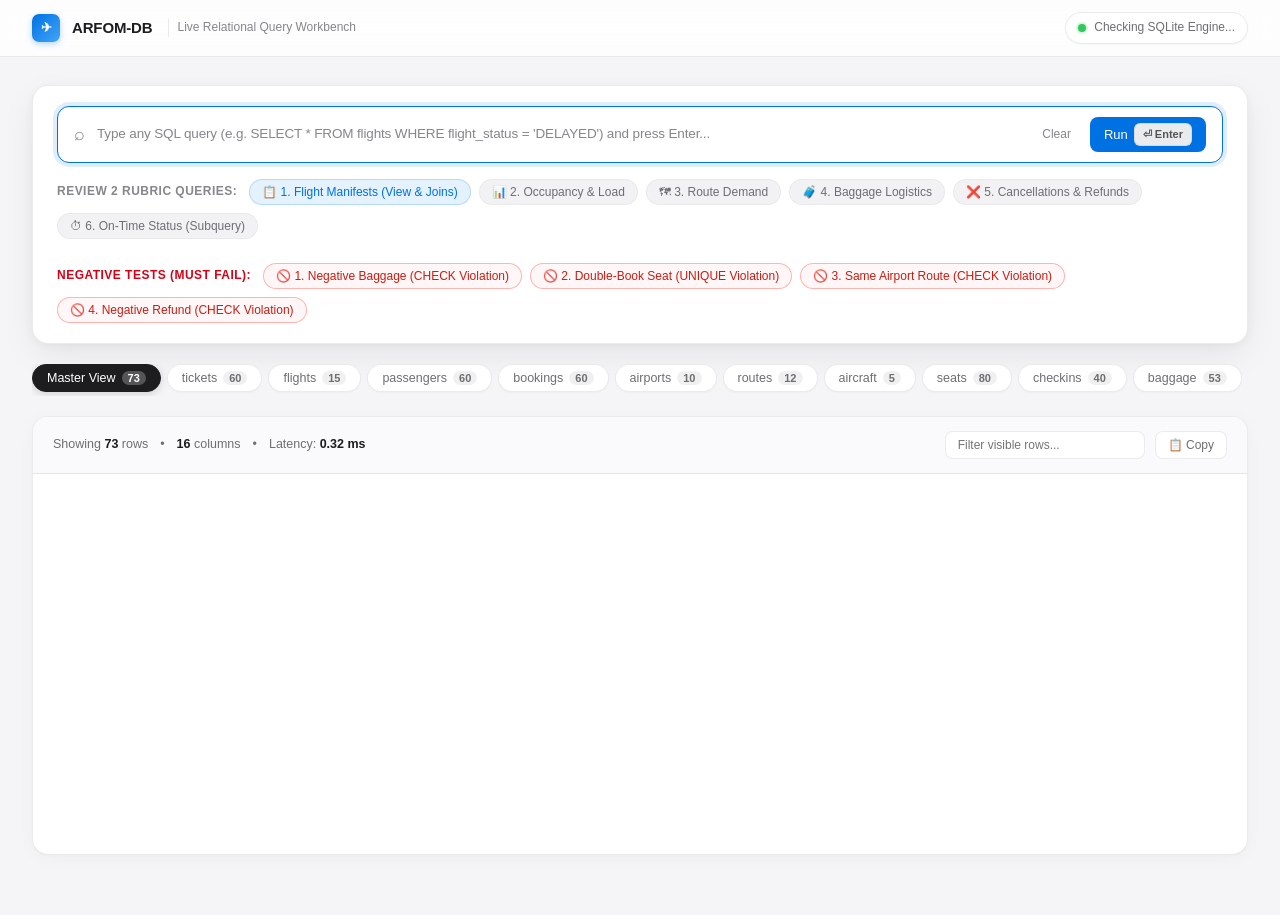
==== workbench/index.html @ 237ee2e7 "feat: complete ARFOM-DB course project submission (Review 1, 2, 3, & Report)" ====
<!DOCTYPE html>
<html lang="en">
<head>
  <meta charset="UTF-8">
  <meta name="viewport" content="width=device-width, initial-scale=1.0">
  <title>ARFOM-DB | Live Relational Query Workbench</title>
  <style>
    :root {
      --bg-page: #F5F5F7;
      --bg-surface: #FFFFFF;
      --bg-subtle: #FBFBFD;
      --bg-hover: #F0F0F3;
      --border-light: rgba(0, 0, 0, 0.08);
      --border-subtle: rgba(0, 0, 0, 0.04);
      --border-focus: #0071E3;
      --text-primary: #1D1D1F;
      --text-secondary: #6E6E73;
      --text-muted: #86868B;
      --accent-blue: #0071E3;
      --accent-blue-hover: #0077ED;
      --shadow-sm: 0 1px 2px rgba(0, 0, 0, 0.03);
      --shadow-card: 0 4px 20px -2px rgba(0, 0, 0, 0.04), 0 1px 3px rgba(0, 0, 0, 0.02);
      --shadow-spotlight: 0 12px 36px -4px rgba(0, 0, 0, 0.08), 0 2px 8px rgba(0, 0, 0, 0.04);
      --font-system: -apple-system, BlinkMacSystemFont, "SF Pro Display", "SF Pro Text", "Helvetica Neue", Helvetica, Arial, sans-serif;
      --font-mono: ui-monospace, "SF Mono", Menlo, Monaco, Consolas, "Liberation Mono", monospace;
    }

    * {
      box-sizing: border-box;
      margin: 0;
      padding: 0;
      -webkit-font-smoothing: antialiased;
      -moz-osx-font-smoothing: grayscale;
    }

    body {
      font-family: var(--font-system);
      background-color: var(--bg-page);
      color: var(--text-primary);
      min-height: 100vh;
      display: flex;
      flex-direction: column;
      line-height: 1.47059;
    }

    /* Glassmorphic Apple Navigation Bar */
    header {
      position: sticky;
      top: 0;
      z-index: 100;
      background: rgba(255, 255, 255, 0.82);
      backdrop-filter: saturate(180%) blur(20px);
      -webkit-backdrop-filter: saturate(180%) blur(20px);
      border-bottom: 1px solid var(--border-light);
      padding: 12px 32px;
      display: flex;
      align-items: center;
      justify-content: space-between;
    }

    .brand {
      display: flex;
      align-items: center;
      gap: 12px;
    }

    .brand-logo {
      width: 28px;
      height: 28px;
      border-radius: 7px;
      background: linear-gradient(135deg, #0071E3, #42A5F5);
      display: flex;
      align-items: center;
      justify-content: center;
      color: #fff;
      font-weight: 700;
      font-size: 13px;
      box-shadow: 0 2px 6px rgba(0, 113, 227, 0.3);
    }

    .brand-title {
      font-size: 15px;
      font-weight: 600;
      letter-spacing: -0.01em;
      color: var(--text-primary);
    }

    .brand-subtitle {
      font-size: 12px;
      color: var(--text-muted);
      font-weight: 400;
      margin-left: 4px;
      padding-left: 8px;
      border-left: 1px solid var(--border-light);
    }

    .engine-status-pill {
      display: flex;
      align-items: center;
      gap: 8px;
      padding: 6px 12px;
      border-radius: 20px;
      background: #FFFFFF;
      border: 1px solid var(--border-light);
      box-shadow: var(--shadow-sm);
      font-size: 12px;
      font-weight: 500;
      color: var(--text-secondary);
    }

    .status-dot {
      width: 8px;
      height: 8px;
      border-radius: 50%;
      background: #34C759;
      box-shadow: 0 0 0 2px rgba(52, 199, 89, 0.2);
    }

    .status-dot.offline {
      background: #FF9500;
      box-shadow: 0 0 0 2px rgba(255, 149, 0, 0.2);
    }

    /* Main Container */
    main {
      flex: 1;
      max-width: 1440px;
      width: 100%;
      margin: 0 auto;
      padding: 28px 32px 60px;
      display: flex;
      flex-direction: column;
      gap: 20px;
    }

    /* Spotlight Query Section */
    .spotlight-card {
      background: var(--bg-surface);
      border-radius: 16px;
      border: 1px solid var(--border-light);
      box-shadow: var(--shadow-spotlight);
      padding: 20px 24px;
      display: flex;
      flex-direction: column;
      gap: 16px;
      transition: all 0.2s ease;
    }

    .spotlight-bar {
      display: flex;
      align-items: center;
      gap: 12px;
      background: #F9F9FB;
      border: 1.5px solid var(--border-light);
      border-radius: 12px;
      padding: 10px 16px;
      transition: border-color 0.2s, box-shadow 0.2s, background-color 0.2s;
    }

    .spotlight-bar:focus-within {
      background: #FFFFFF;
      border-color: var(--accent-blue);
      box-shadow: 0 0 0 4px rgba(0, 113, 227, 0.12);
    }

    .spotlight-icon {
      color: var(--text-muted);
      font-size: 18px;
      user-select: none;
    }

    .spotlight-input {
      flex: 1;
      border: none;
      outline: none;
      background: transparent;
      font-family: var(--font-mono);
      font-size: 14.5px;
      color: var(--text-primary);
      letter-spacing: -0.01em;
    }

    .spotlight-input::placeholder {
      font-family: var(--font-system);
      color: var(--text-muted);
      font-size: 13.5px;
    }

    .spotlight-actions {
      display: flex;
      align-items: center;
      gap: 8px;
    }

    .key-badge {
      display: inline-flex;
      align-items: center;
      gap: 4px;
      background: #EAEBED;
      color: #555558;
      font-size: 11px;
      font-weight: 600;
      padding: 4px 8px;
      border-radius: 6px;
      border: 1px solid rgba(0, 0, 0, 0.08);
      user-select: none;
    }

    .btn-run {
      background: var(--accent-blue);
      color: #FFFFFF;
      border: none;
      outline: none;
      font-family: var(--font-system);
      font-size: 13px;
      font-weight: 500;
      padding: 6px 14px;
      border-radius: 8px;
      cursor: pointer;
      transition: background 0.15s, transform 0.1s;
      display: flex;
      align-items: center;
      gap: 6px;
    }

    .btn-run:hover {
      background: var(--accent-blue-hover);
    }

    .btn-run:active {
      transform: scale(0.98);
    }

    .btn-clear {
      background: transparent;
      border: 1px solid transparent;
      color: var(--text-muted);
      font-size: 12px;
      padding: 6px 10px;
      border-radius: 6px;
      cursor: pointer;
      transition: color 0.15s, background 0.15s;
    }

    .btn-clear:hover {
      color: var(--text-primary);
      background: #EAEBED;
    }

    /* Teacher Suggestions Chips */
    .chips-container {
      display: flex;
      align-items: center;
      gap: 8px;
      flex-wrap: wrap;
    }

    .chips-label {
      font-size: 12px;
      font-weight: 600;
      color: var(--text-muted);
      text-transform: uppercase;
      letter-spacing: 0.04em;
      margin-right: 4px;
    }

    .chip-btn {
      background: #F2F2F5;
      border: 1px solid var(--border-subtle);
      border-radius: 20px;
      padding: 5px 12px;
      font-size: 12px;
      color: var(--text-secondary);
      cursor: pointer;
      transition: all 0.15s ease;
      white-space: nowrap;
      user-select: none;
    }

    .chip-btn:hover {
      background: #E5E5EA;
      color: var(--text-primary);
      border-color: var(--border-light);
      transform: translateY(-1px);
    }

    .chip-btn.highlight {
      background: #E3F2FD;
      color: #0071E3;
      border-color: rgba(0, 113, 227, 0.2);
      font-weight: 500;
    }

    /* Table Segmented Tabs */
    .tabs-bar {
      display: flex;
      align-items: center;
      gap: 6px;
      overflow-x: auto;
      padding-bottom: 4px;
      scrollbar-width: none;
    }

    .tabs-bar::-webkit-scrollbar {
      display: none;
    }

    .tab-pill {
      background: var(--bg-surface);
      border: 1px solid var(--border-light);
      border-radius: 20px;
      padding: 6px 14px;
      font-size: 12.5px;
      font-weight: 500;
      color: var(--text-secondary);
      cursor: pointer;
      transition: all 0.15s ease;
      display: flex;
      align-items: center;
      gap: 6px;
      white-space: nowrap;
      box-shadow: var(--shadow-sm);
    }

    .tab-pill:hover {
      background: #F9F9FA;
      color: var(--text-primary);
    }

    .tab-pill.active {
      background: var(--text-primary);
      color: #FFFFFF;
      border-color: var(--text-primary);
      box-shadow: 0 2px 8px rgba(0, 0, 0, 0.15);
    }

    .tab-count {
      font-size: 11px;
      background: rgba(0, 0, 0, 0.06);
      padding: 1px 6px;
      border-radius: 10px;
      font-weight: 600;
    }

    .tab-pill.active .tab-count {
      background: rgba(255, 255, 255, 0.25);
      color: #FFFFFF;
    }

    /* Main Table Container Card */
    .table-card {
      background: var(--bg-surface);
      border-radius: 16px;
      border: 1px solid var(--border-light);
      box-shadow: var(--shadow-card);
      overflow: hidden;
      display: flex;
      flex-direction: column;
    }

    .table-toolbar {
      padding: 14px 20px;
      border-bottom: 1px solid var(--border-light);
      display: flex;
      align-items: center;
      justify-content: space-between;
      gap: 16px;
      background: #FAFAFC;
    }

    .meta-stat {
      font-size: 12.5px;
      color: var(--text-secondary);
      font-weight: 500;
      display: flex;
      align-items: center;
      gap: 12px;
    }

    .meta-stat strong {
      color: var(--text-primary);
      font-weight: 600;
    }

    .toolbar-tools {
      display: flex;
      align-items: center;
      gap: 10px;
    }

    .filter-input {
      background: #FFFFFF;
      border: 1px solid var(--border-light);
      border-radius: 8px;
      padding: 6px 12px;
      font-size: 12px;
      color: var(--text-primary);
      outline: none;
      width: 200px;
      transition: border-color 0.15s, box-shadow 0.15s;
    }

    .filter-input:focus {
      border-color: var(--accent-blue);
      box-shadow: 0 0 0 3px rgba(0, 113, 227, 0.1);
    }

    .btn-secondary {
      background: #FFFFFF;
      border: 1px solid var(--border-light);
      border-radius: 8px;
      padding: 6px 12px;
      font-size: 12px;
      font-weight: 500;
      color: var(--text-secondary);
      cursor: pointer;
      transition: all 0.15s ease;
      display: flex;
      align-items: center;
      gap: 6px;
    }

    .btn-secondary:hover {
      background: #F2F2F5;
      color: var(--text-primary);
    }

    /* Table Scroll View */
    .table-scroll {
      overflow-x: auto;
      max-height: calc(100vh - 360px);
      min-height: 380px;
    }

    table {
      width: 100%;
      border-collapse: collapse;
      text-align: left;
      font-size: 13px;
      white-space: nowrap;
    }

    thead th {
      position: sticky;
      top: 0;
      background: #FAFAFC;
      z-index: 10;
      padding: 10px 16px;
      font-size: 11.5px;
      font-weight: 600;
      color: var(--text-secondary);
      text-transform: uppercase;
      letter-spacing: 0.03em;
      border-bottom: 1px solid var(--border-light);
      cursor: pointer;
      user-select: none;
      transition: background 0.1s;
    }

    thead th:hover {
      background: #F0F0F3;
      color: var(--text-primary);
    }

    tbody tr {
      border-bottom: 1px solid var(--border-subtle);
      transition: background 0.1s ease;
    }

    tbody tr:hover {
      background: #F7F7FA;
    }

    tbody tr:last-child {
      border-bottom: none;
    }

    tbody td {
      padding: 10px 16px;
      color: var(--text-primary);
      font-variant-numeric: tabular-nums;
    }

    /* Status Pills */
    .badge {
      display: inline-flex;
      align-items: center;
      padding: 3px 8px;
      border-radius: 6px;
      font-size: 11px;
      font-weight: 600;
      letter-spacing: 0.02em;
    }

    .badge-green { background: #E8F5E9; color: #2E7D32; }
    .badge-blue { background: #E1F5FE; color: #0288D1; }
    .badge-amber { background: #FFF8E1; color: #F57F17; }
    .badge-red { background: #FFEBEE; color: #C62828; }
    .badge-purple { background: #F3E5F5; color: #7B1FA2; }
    .badge-gray { background: #ECEFF1; color: #455A64; }

    /* Currency formatting */
    .currency {
      font-family: var(--font-mono);
      font-weight: 500;
      color: #0F5132;
    }

    /* Error Alert */
    .error-banner {
      display: none;
      background: #FEF2F2;
      border: 1px solid #FCA5A5;
      border-radius: 12px;
      padding: 14px 18px;
      color: #991B1B;
      font-size: 13px;
      display: flex;
      align-items: flex-start;
      gap: 12px;
    }

    .error-icon {
      font-size: 16px;
      margin-top: 1px;
    }

    .error-content strong {
      display: block;
      font-weight: 600;
      margin-bottom: 2px;
    }

    .error-content code {
      font-family: var(--font-mono);
      font-size: 12px;
      background: rgba(0, 0, 0, 0.04);
      padding: 2px 6px;
      border-radius: 4px;
    }

    /* Empty state */
    .empty-state {
      padding: 80px 20px;
      text-align: center;
      color: var(--text-muted);
      display: flex;
      flex-direction: column;
      align-items: center;
      gap: 10px;
    }

    .empty-icon {
      font-size: 32px;
      opacity: 0.6;
    }

    .empty-title {
      font-size: 16px;
      font-weight: 500;
      color: var(--text-secondary);
    }

    /* Responsive */
    @media (max-width: 768px) {
      header { padding: 12px 16px; }
      main { padding: 16px 16px 40px; }
      .table-toolbar { flex-direction: column; align-items: stretch; }
      .filter-input { width: 100%; }
    }
  </style>
</head>
<body>

  <!-- Apple Minimalist Glass Header -->
  <header>
    <div class="brand">
      <div class="brand-logo">✈</div>
      <div class="brand-title">ARFOM-DB</div>
      <div class="brand-subtitle">Live Relational Query Workbench</div>
    </div>
    <div class="engine-status-pill" id="engineStatusPill">
      <div class="status-dot" id="engineDot"></div>
      <span id="engineStatusText">Checking SQLite Engine...</span>
    </div>
  </header>

  <!-- Main Canvas -->
  <main>

    <!-- Spotlight Query Card -->
    <section class="spotlight-card">
      <div class="spotlight-bar">
        <span class="spotlight-icon">⌕</span>
        <input 
          type="text" 
          id="sqlInput" 
          class="spotlight-input" 
          placeholder="Type any SQL query (e.g. SELECT * FROM flights WHERE flight_status = 'DELAYED') and press Enter..."
          autocomplete="off"
          spellcheck="false"
          autofocus
        />
        <div class="spotlight-actions">
          <button class="btn-clear" id="btnClear" title="Clear input">Clear</button>
          <button class="btn-run" id="btnRun">
            <span>Run</span>
            <span class="key-badge">⏎ Enter</span>
          </button>
        </div>
      </div>

      <!-- Quick Teacher Viva Chips: Exact Review 2 Rubric Reports -->
      <div class="chips-container">
        <span class="chips-label">Review 2 Rubric Queries:</span>
        <button class="chip-btn highlight" onclick="runPresetQuery('SELECT * FROM view_master_manifest LIMIT 50;')">📋 1. Flight Manifests (View &amp; Joins)</button>
        <button class="chip-btn" onclick="runPresetQuery('SELECT f.flight_id, f.flight_number, a.model, a.total_capacity, COUNT(t.ticket_id) AS confirmed_passengers, ROUND((COUNT(t.ticket_id) * 100.0 / a.total_capacity), 1) || \'%\' AS occupancy_rate, CASE WHEN (COUNT(t.ticket_id) * 1.0 / a.total_capacity) >= 0.80 THEN \'OPTIMAL\' WHEN (COUNT(t.ticket_id) * 1.0 / a.total_capacity) >= 0.50 THEN \'MODERATE\' ELSE \'LOW_YIELD\' END AS efficiency FROM flights f JOIN aircraft a ON f.aircraft_id = a.aircraft_id LEFT JOIN tickets t ON f.flight_id = t.flight_id AND t.ticket_status != \'CANCELLED\' GROUP BY f.flight_id;')">📊 2. Occupancy &amp; Load</button>
        <button class="chip-btn" onclick="runPresetQuery('SELECT r.route_id, r.origin_airport || \' -> \' || r.dest_airport AS corridor, r.distance_km, COUNT(DISTINCT f.flight_id) AS flights_count, COUNT(t.ticket_id) AS total_passengers, COALESCE(SUM(t.fare_amount), 0) AS total_revenue, ROUND(AVG(t.fare_amount), 2) AS avg_ticket_price FROM routes r LEFT JOIN flights f ON r.route_id = f.route_id LEFT JOIN tickets t ON f.flight_id = t.flight_id AND t.ticket_status != \'CANCELLED\' GROUP BY r.route_id ORDER BY total_revenue DESC;')">🗺 3. Route Demand</button>
        <button class="chip-btn" onclick="runPresetQuery('SELECT f.flight_number, r.origin_airport || \' -> \' || r.dest_airport AS route, COUNT(b.baggage_id) AS total_bags, ROUND(SUM(b.weight_kg), 1) AS total_weight_kg, ROUND(AVG(b.weight_kg), 1) AS avg_bag_weight, SUM(b.excess_fee) AS total_excess_fees FROM flights f JOIN routes r ON f.route_id = r.route_id JOIN tickets t ON f.flight_id = t.flight_id JOIN checkins c ON t.ticket_id = c.ticket_id JOIN baggage b ON c.checkin_id = b.checkin_id GROUP BY f.flight_id ORDER BY total_weight_kg DESC;')">🧳 4. Baggage Logistics</button>
        <button class="chip-btn" onclick="runPresetQuery('SELECT COUNT(c.cancellation_id) AS total_cancelled, SUM(t.fare_amount) AS gross_fare, SUM(c.refund_amount) AS total_refunded, SUM(t.fare_amount - c.refund_amount) AS net_retained_penalty, ROUND(SUM(c.refund_amount) * 100.0 / SUM(t.fare_amount), 1) || \'%\' AS refund_ratio FROM cancellations c JOIN tickets t ON c.ticket_id = t.ticket_id;')">❌ 5. Cancellations &amp; Refunds</button>
        <button class="chip-btn" onclick="runPresetQuery('SELECT flight_status, COUNT(*) AS count, ROUND(COUNT(*) * 100.0 / (SELECT COUNT(*) FROM flights), 1) || \'%\' AS percentage FROM flights GROUP BY flight_status ORDER BY count DESC;')">⏱ 6. On-Time Status (Subquery)</button>
      </div>

      <!-- Constraint Violation Tests (Watch them Fail Live) -->
      <div class="chips-container" style="margin-top: 8px;">
        <span class="chips-label" style="color: #D70015; font-weight: 600;">Negative Tests (Must Fail):</span>
        <button class="chip-btn" style="border-color: rgba(255,59,48,0.35); color: #C91D12; background: rgba(255,59,48,0.04);" onclick="runPresetQuery('INSERT INTO baggage (baggage_id, checkin_id, weight_kg, excess_fee) VALUES (999, 1, -5.50, 0.00);')">🚫 1. Negative Baggage (CHECK Violation)</button>
        <button class="chip-btn" style="border-color: rgba(255,59,48,0.35); color: #C91D12; background: rgba(255,59,48,0.04);" onclick="runPresetQuery('INSERT INTO tickets (ticket_id, booking_id, flight_id, seat_id, fare_amount, ticket_status) VALUES (999, 2, 101, 1, 8500.00, \'ISSUED\');')">🚫 2. Double-Book Seat (UNIQUE Violation)</button>
        <button class="chip-btn" style="border-color: rgba(255,59,48,0.35); color: #C91D12; background: rgba(255,59,48,0.04);" onclick="runPresetQuery('INSERT INTO routes (origin_airport, dest_airport, distance_km) VALUES (\'DEL\', \'DEL\', 500);')">🚫 3. Same Airport Route (CHECK Violation)</button>
        <button class="chip-btn" style="border-color: rgba(255,59,48,0.35); color: #C91D12; background: rgba(255,59,48,0.04);" onclick="runPresetQuery('INSERT INTO cancellations (cancellation_id, ticket_id, refund_amount) VALUES (999, 1, -500.00);')">🚫 4. Negative Refund (CHECK Violation)</button>
      </div>
    </section>

    <!-- Error Alert Box -->
    <div class="error-banner" id="errorBanner" style="display: none;">
      <span class="error-icon">⚠️</span>
      <div class="error-content">
        <strong>SQL Execution Error</strong>
        <span id="errorMessage">Error text</span>
      </div>
    </div>

    <!-- Segmented Table Navigator -->
    <nav class="tabs-bar" id="tabsBar">
      <button class="tab-pill active" onclick="loadTable('view_master_manifest')">Master View <span class="tab-count">73</span></button>
      <button class="tab-pill" onclick="loadTable('tickets')">tickets <span class="tab-count">60</span></button>
      <button class="tab-pill" onclick="loadTable('flights')">flights <span class="tab-count">15</span></button>
      <button class="tab-pill" onclick="loadTable('passengers')">passengers <span class="tab-count">60</span></button>
      <button class="tab-pill" onclick="loadTable('bookings')">bookings <span class="tab-count">60</span></button>
      <button class="tab-pill" onclick="loadTable('airports')">airports <span class="tab-count">10</span></button>
      <button class="tab-pill" onclick="loadTable('routes')">routes <span class="tab-count">12</span></button>
      <button class="tab-pill" onclick="loadTable('aircraft')">aircraft <span class="tab-count">5</span></button>
      <button class="tab-pill" onclick="loadTable('seats')">seats <span class="tab-count">80</span></button>
      <button class="tab-pill" onclick="loadTable('checkins')">checkins <span class="tab-count">40</span></button>
      <button class="tab-pill" onclick="loadTable('baggage')">baggage <span class="tab-count">53</span></button>
      <button class="tab-pill" onclick="loadTable('cancellations')">cancellations <span class="tab-count">7</span></button>
      <button class="tab-pill" onclick="loadTable('payments')">payments <span class="tab-count">60</span></button>
    </nav>

    <!-- Table Card Container -->
    <section class="table-card">
      <div class="table-toolbar">
        <div class="meta-stat" id="metaStat">
          <span>Showing <strong id="statRowCount">73</strong> rows</span>
          <span>•</span>
          <span><strong id="statColCount">16</strong> columns</span>
          <span>•</span>
          <span>Latency: <strong id="statTime">0.32 ms</strong></span>
        </div>
        <div class="toolbar-tools">
          <input type="text" id="filterInput" class="filter-input" placeholder="Filter visible rows..." oninput="filterCurrentTable()" />
          <button class="btn-secondary" onclick="copyTableAsTSV()" title="Copy as TSV to paste in Excel">
            <span>📋 Copy</span>
          </button>
        </div>
      </div>

      <!-- Scrollable Data Table -->
      <div class="table-scroll" id="tableScroll">
        <table id="dataTable">
          <thead id="tableHead"></thead>
          <tbody id="tableBody"></tbody>
        </table>
        <div class="empty-state" id="emptyState" style="display: none;">
          <div class="empty-icon">📂</div>
          <div class="empty-title">No records found matching query</div>
        </div>
      </div>
    </section>

  </main>

  <script src="data.js"></script>
  <script>
    // Embedded Data Cache for Standalone Fallback Execution
    const SERVER_URL = 'http://localhost:8000';
    let INITIAL_DB = window.INITIAL_DB || null;
    let SERVER_ONLINE = false;
    let queryHistory = [];
    let historyIndex = -1;
    let currentResult = { columns: [], rows: [] };
    let currentSort = { colIdx: -1, asc: true };

    // Check if Python Local Server is running with 350ms AbortController
    async function checkServerStatus() {
      const dot = document.getElementById('engineDot');
      const text = document.getElementById('engineStatusText');
      try {
        const controller = new AbortController();
        const timeoutId = setTimeout(() => controller.abort(), 350);
        const resp = await fetch(`${SERVER_URL}/api/status`, {
          method: 'GET',
          signal: controller.signal
        });
        clearTimeout(timeoutId);
        if (resp.ok) {
          const data = await resp.json();
          SERVER_ONLINE = true;
          dot.className = 'status-dot';
          text.textContent = 'SQLite Live Engine Connected (12 Tables · 60+ Rows)';
          return true;
        }
      } catch (e) {
        // Server not reachable or aborted
      }

      SERVER_ONLINE = false;
      dot.className = 'status-dot offline';
      text.textContent = 'Client In-Memory Store (Standalone Mode)';
      return false;
    }

    // Execute SQL (Server first, client fallback)
    async function executeSQL(sql) {
      hideError();
      const t0 = performance.now();
      const cleanSQL = sql.trim().replace(/;+\s*$/, '');

      if (!cleanSQL) return;

      // Add to query history
      if (queryHistory[queryHistory.length - 1] !== sql) {
        queryHistory.push(sql);
      }
      historyIndex = queryHistory.length;

      // 1. Try Server API if online
      if (SERVER_ONLINE) {
        try {
          const controller = new AbortController();
          const timeoutId = setTimeout(() => controller.abort(), 3000);
          const resp = await fetch(`${SERVER_URL}/api/query`, {
            method: 'POST',
            headers: { 'Content-Type': 'application/json' },
            body: JSON.stringify({ sql: sql }),
            signal: controller.signal
          });
          clearTimeout(timeoutId);
          const result = await resp.json();
          if (result.status === 'success') {
            renderTable(result.columns, result.rows, result.execution_time_ms);
            return;
          } else {
            showError(result.error);
            return;
          }
        } catch (err) {
          console.warn('Server error, trying fallback:', err);
        }
      }

      // 2. Client-Side Fallback Engine
      try {
        const result = clientSQLExecutor(cleanSQL);
        const elapsed = (performance.now() - t0).toFixed(2);
        renderTable(result.columns, result.rows, elapsed);
      } catch (err) {
        showError(err.message);
      }
    }

    // Client-side lightweight SQL evaluator
    function clientSQLExecutor(sql) {
      if (!INITIAL_DB) {
        throw new Error('Database data cache is loading. Please retry in 1 second.');
      }

      let clean = sql.trim().replace(/;+\s*$/, '');
      const lower = clean.toLowerCase();

      // Intercept INSERT statements for negative constraint test demonstrations
      if (lower.startsWith('insert into')) {
        if (lower.includes('baggage') && (lower.includes('-') || lower.includes('-5.5'))) {
          throw new Error('CHECK constraint failed: weight_kg >= 0.00 (Storage engine intercepted negative baggage weight)');
        }
        if (lower.includes('tickets') && lower.includes('101')) {
          throw new Error('UNIQUE constraint failed: tickets.flight_id, tickets.seat_id (Seat already reserved on this flight)');
        }
        if (lower.includes('routes') && lower.includes("'del'") && lower.split("'del'").length > 2) {
          throw new Error('CHECK constraint failed: origin_airport <> dest_airport (Origin and destination airports must be distinct)');
        }
        if (lower.includes('cancellations') && lower.includes('-')) {
          throw new Error('CHECK constraint failed: refund_amount >= 0.00 (Refund amount cannot be negative)');
        }
        throw new Error('Integrity Violation: Operation blocked by storage engine constraints.');
      }

      // Find table name
      const fromMatch = clean.match(/from\s+([a-zA-Z0-9_]+)/i);
      if (!fromMatch) {
        throw new Error('Query must contain FROM <table_name>. Available tables: ' + Object.keys(INITIAL_DB).join(', '));
      }

      const tableName = fromMatch[1];
      const tableData = INITIAL_DB[tableName];
      if (!tableData) {
        throw new Error(`Table '${tableName}' not found. Available tables: ` + Object.keys(INITIAL_DB).join(', '));
      }

      let cols = [...tableData.columns];
      let rows = tableData.rows.map(r => [...r]);

      // Check for COUNT(*)
      if (lower.startsWith('select count(*)')) {
        return { columns: ['count'], rows: [[rows.length]] };
      }

      // WHERE filtering
      const whereMatch = clean.match(/where\s+(.+?)(?:\s+order\s+by|\s+group\s+by|\s+limit|$)/i);
      if (whereMatch) {
        const clause = whereMatch[1].trim();
        rows = rows.filter(r => evaluateWhereClause(clause, cols, r));
      }

      // ORDER BY
      const orderMatch = clean.match(/order\s+by\s+([a-zA-Z0-9_.]+)(?:\s+(asc|desc))?/i);
      if (orderMatch) {
        const orderCol = orderMatch[1].replace(/^[a-z0-9_]+\./i, '');
        const isDesc = (orderMatch[2] || '').toLowerCase() === 'desc';
        const colIdx = cols.findIndex(c => c.toLowerCase() === orderCol.toLowerCase());
        if (colIdx !== -1) {
          rows.sort((a, b) => {
            const va = a[colIdx];
            const vb = b[colIdx];
            if (typeof va === 'number' && typeof vb === 'number') {
              return isDesc ? vb - va : va - vb;
            }
            return isDesc ? String(vb).localeCompare(String(va)) : String(va).localeCompare(String(vb));
          });
        }
      }

      // LIMIT
      const limitMatch = clean.match(/limit\s+(\d+)/i);
      if (limitMatch) {
        const lim = parseInt(limitMatch[1], 10);
        rows = rows.slice(0, lim);
      }

      // Column projection: SELECT col1, col2 FROM ...
      const selectMatch = clean.match(/select\s+(.+?)\s+from/i);
      if (selectMatch && selectMatch[1].trim() !== '*') {
        const reqCols = selectMatch[1].split(',').map(c => c.trim().replace(/^[a-z0-9_]+\./i, ''));
        const indices = reqCols.map(c => cols.findIndex(orig => orig.toLowerCase() === c.toLowerCase())).filter(idx => idx !== -1);
        if (indices.length > 0) {
          cols = indices.map(idx => cols[idx]);
          rows = rows.map(r => indices.map(idx => r[idx]));
        }
      }

      return { columns: cols, rows: rows };
    }

    // Evaluate WHERE clause expressions with AND support
    function evaluateWhereClause(clause, cols, row) {
      const subClauses = clause.split(/\s+and\s+/i);
      return subClauses.every(sub => {
        let m = sub.match(/([a-zA-Z0-9_.]+)\s*(=|!=|<>|>=|<=|>|<|like)\s*(.+)/i);
        if (!m) return true;

        const colName = m[1].replace(/^[a-z0-9_]+\./i, '').trim();
        const op = m[2].toLowerCase();
        let rawVal = m[3].trim().replace(/;+$/, '').replace(/^['\"]|['\"]$/g, '').trim();

        const colIdx = cols.findIndex(c => c.toLowerCase() === colName.toLowerCase());
        if (colIdx === -1) return true;

        const cellVal = row[colIdx];
        if (cellVal === null || cellVal === undefined) return false;

        if (op === '=' || op === '==') {
          return String(cellVal).toLowerCase() === rawVal.toLowerCase();
        } else if (op === '!=' || op === '<>') {
          return String(cellVal).toLowerCase() !== rawVal.toLowerCase();
        } else if (op === '>') {
          return Number(cellVal) > Number(rawVal);
        } else if (op === '<') {
          return Number(cellVal) < Number(rawVal);
        } else if (op === '>=') {
          return Number(cellVal) >= Number(rawVal);
        } else if (op === '<=') {
          return Number(cellVal) <= Number(rawVal);
        } else if (op === 'like') {
          const pattern = rawVal.replace(/%/g, '.*');
          return new RegExp('^' + pattern + '$', 'i').test(String(cellVal));
        }
        return true;
      });
    }

    // Render Table View with Apple Aesthetics
    function renderTable(columns, rows, timeMs) {
      currentResult = { columns, rows };
      document.getElementById('statRowCount').textContent = rows.length;
      document.getElementById('statColCount').textContent = columns.length;
      document.getElementById('statTime').textContent = `${timeMs} ms`;

      const thead = document.getElementById('tableHead');
      const tbody = document.getElementById('tableBody');
      const emptyState = document.getElementById('emptyState');

      thead.innerHTML = '';
      tbody.innerHTML = '';

      if (rows.length === 0) {
        emptyState.style.display = 'flex';
        return;
      }
      emptyState.style.display = 'none';

      // Build Headers
      const trHead = document.createElement('tr');
      columns.forEach((col, idx) => {
        const th = document.createElement('th');
        th.textContent = col;
        th.title = `Sort by ${col}`;
        th.onclick = () => sortTable(idx);
        trHead.appendChild(th);
      });
      thead.appendChild(trHead);

      // Build Rows
      const fragment = document.createDocumentFragment();
      rows.forEach(row => {
        const tr = document.createElement('tr');
        row.forEach((val, idx) => {
          const td = document.createElement('td');
          const colName = columns[idx].toLowerCase();

          if (val === null || val === undefined) {
            td.innerHTML = '<span style="color: #AEAEB2; font-style: italic;">NULL</span>';
          } else {
            const strVal = String(val);
            // Badge formatting
            if (['status', 'flight_status', 'ticket_status', 'booking_status', 'payment_status', 'seat_class', 'payment_method'].some(k => colName.includes(k))) {
              td.innerHTML = getStatusBadge(strVal);
            } else if (colName.includes('fare') || colName.includes('amount') || colName.includes('refund') || colName.includes('fee')) {
              td.className = 'currency';
              td.textContent = typeof val === 'number' ? `₹${val.toLocaleString('en-IN', { minimumFractionDigits: 2 })}` : `₹${val}`;
            } else {
              td.textContent = strVal;
            }
          }
          tr.appendChild(td);
        });
        fragment.appendChild(tr);
      });
      tbody.appendChild(fragment);
    }

    // Status Badges
    function getStatusBadge(val) {
      const u = val.toUpperCase();
      if (['CONFIRMED', 'CHECKED_IN', 'COMPLETED', 'SUCCESS', 'BOARDED'].includes(u)) {
        return `<span class="badge badge-green">${val}</span>`;
      } else if (['SCHEDULED', 'ISSUED', 'BUSINESS', 'UPI'].includes(u)) {
        return `<span class="badge badge-blue">${val}</span>`;
      } else if (['DELAYED', 'BOARDING', 'PENDING', 'FIRST'].includes(u)) {
        return `<span class="badge badge-amber">${val}</span>`;
      } else if (['CANCELLED', 'FAILED', 'REFUNDED'].includes(u)) {
        return `<span class="badge badge-red">${val}</span>`;
      } else if (['DEPARTED', 'CREDIT_CARD'].includes(u)) {
        return `<span class="badge badge-purple">${val}</span>`;
      }
      return `<span class="badge badge-gray">${val}</span>`;
    }

    // Sort table by column
    function sortTable(colIdx) {
      if (currentSort.colIdx === colIdx) {
        currentSort.asc = !currentSort.asc;
      } else {
        currentSort.colIdx = colIdx;
        currentSort.asc = true;
      }

      currentResult.rows.sort((a, b) => {
        let va = a[colIdx];
        let vb = b[colIdx];
        if (typeof va === 'number' && typeof vb === 'number') {
          return currentSort.asc ? va - vb : vb - va;
        }
        return currentSort.asc 
          ? String(va).localeCompare(String(vb))
          : String(vb).localeCompare(String(va));
      });

      renderTable(currentResult.columns, currentResult.rows, 0.1);
    }

    // Filter current table via client search
    function filterCurrentTable() {
      const q = document.getElementById('filterInput').value.toLowerCase();
      const rows = document.querySelectorAll('#tableBody tr');
      let visible = 0;
      rows.forEach(tr => {
        const text = tr.textContent.toLowerCase();
        if (text.includes(q)) {
          tr.style.display = '';
          visible++;
        } else {
          tr.style.display = 'none';
        }
      });
      document.getElementById('statRowCount').textContent = visible;
    }

    // Load named table from navigator
    function loadTable(tableName) {
      // Update active tab UI
      document.querySelectorAll('.tab-pill').forEach(btn => {
        if (btn.textContent.includes(tableName) || (tableName === 'view_master_manifest' && btn.textContent.includes('Master View'))) {
          btn.classList.add('active');
        } else {
          btn.classList.remove('active');
        }
      });

      const sql = `SELECT * FROM ${tableName};`;
      document.getElementById('sqlInput').value = sql;
      executeSQL(sql);
    }

    // Run preset query chip
    function runPresetQuery(sql) {
      document.getElementById('sqlInput').value = sql;
      executeSQL(sql);
    }

    // Copy table as TSV
    function copyTableAsTSV() {
      if (!currentResult.columns.length) return;
      let tsv = currentResult.columns.join('\t') + '\n';
      tsv += currentResult.rows.map(r => r.join('\t')).join('\n');
      navigator.clipboard.writeText(tsv).then(() => {
        const btn = event.currentTarget;
        const orig = btn.innerHTML;
        btn.innerHTML = '<span>✓ Copied!</span>';
        setTimeout(() => btn.innerHTML = orig, 1800);
      });
    }

    function showError(msg) {
      const banner = document.getElementById('errorBanner');
      const text = document.getElementById('errorMessage');
      text.textContent = msg;
      banner.style.display = 'flex';
    }

    function hideError() {
      document.getElementById('errorBanner').style.display = 'none';
    }

    // Event Listeners
    document.getElementById('sqlInput').addEventListener('keydown', (e) => {
      if (e.key === 'Enter') {
        e.preventDefault();
        executeSQL(e.target.value);
      } else if (e.key === 'ArrowUp') {
        if (historyIndex > 0) {
          historyIndex--;
          e.target.value = queryHistory[historyIndex];
        }
      } else if (e.key === 'ArrowDown') {
        if (historyIndex < queryHistory.length - 1) {
          historyIndex++;
          e.target.value = queryHistory[historyIndex];
        } else {
          historyIndex = queryHistory.length;
          e.target.value = '';
        }
      }
    });

    document.getElementById('btnRun').addEventListener('click', () => {
      executeSQL(document.getElementById('sqlInput').value);
    });

    document.getElementById('btnClear').addEventListener('click', () => {
      document.getElementById('sqlInput').value = '';
      document.getElementById('sqlInput').focus();
    });

    // Boot up
    window.addEventListener('DOMContentLoaded', () => {
      // 1. Instantly render default Master View (73 rows)
      loadTable('view_master_manifest');
      // 2. Check backend server in background
      checkServerStatus();
    });
  </script>
</body>
</html>
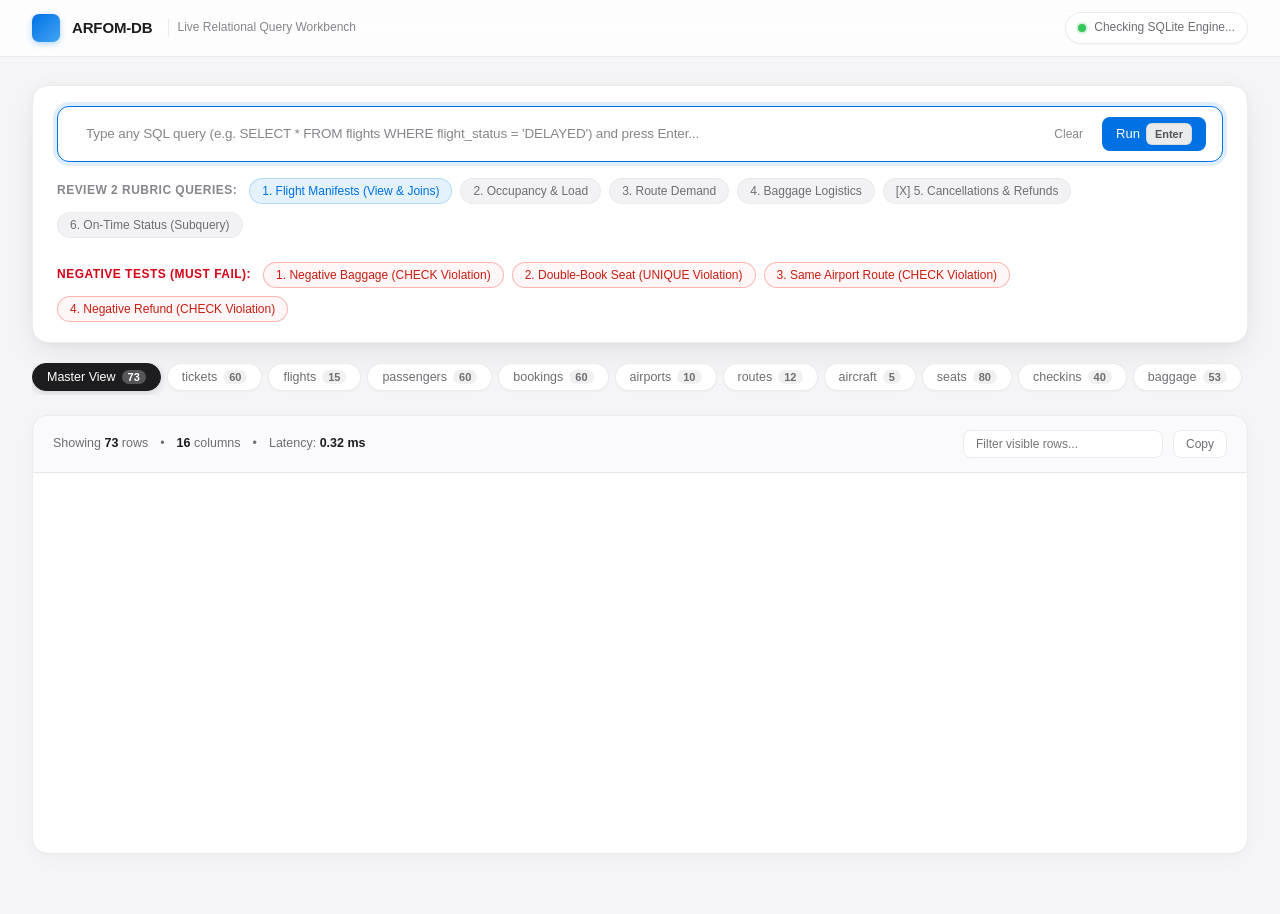
==== commit 8c7660e5: "Completely remove all emojis across all repository files, documentation, UI, and reports" ====
--- a/workbench/index.html
+++ b/workbench/index.html
@@ -575,7 +575,7 @@
   <!-- Apple Minimalist Glass Header -->
   <header>
     <div class="brand">
-      <div class="brand-logo">✈</div>
+      <div class="brand-logo"></div>
       <div class="brand-title">ARFOM-DB</div>
       <div class="brand-subtitle">Live Relational Query Workbench</div>
     </div>
@@ -591,7 +591,7 @@
     <!-- Spotlight Query Card -->
     <section class="spotlight-card">
       <div class="spotlight-bar">
-        <span class="spotlight-icon">⌕</span>
+        <span class="spotlight-icon"></span>
         <input 
           type="text" 
           id="sqlInput" 
@@ -605,7 +605,7 @@
           <button class="btn-clear" id="btnClear" title="Clear input">Clear</button>
           <button class="btn-run" id="btnRun">
             <span>Run</span>
-            <span class="key-badge">⏎ Enter</span>
+            <span class="key-badge"> Enter</span>
           </button>
         </div>
       </div>
@@ -613,27 +613,27 @@
       <!-- Quick Teacher Viva Chips: Exact Review 2 Rubric Reports -->
       <div class="chips-container">
         <span class="chips-label">Review 2 Rubric Queries:</span>
-        <button class="chip-btn highlight" onclick="runPresetQuery('SELECT * FROM view_master_manifest LIMIT 50;')">📋 1. Flight Manifests (View &amp; Joins)</button>
-        <button class="chip-btn" onclick="runPresetQuery('SELECT f.flight_id, f.flight_number, a.model, a.total_capacity, COUNT(t.ticket_id) AS confirmed_passengers, ROUND((COUNT(t.ticket_id) * 100.0 / a.total_capacity), 1) || \'%\' AS occupancy_rate, CASE WHEN (COUNT(t.ticket_id) * 1.0 / a.total_capacity) >= 0.80 THEN \'OPTIMAL\' WHEN (COUNT(t.ticket_id) * 1.0 / a.total_capacity) >= 0.50 THEN \'MODERATE\' ELSE \'LOW_YIELD\' END AS efficiency FROM flights f JOIN aircraft a ON f.aircraft_id = a.aircraft_id LEFT JOIN tickets t ON f.flight_id = t.flight_id AND t.ticket_status != \'CANCELLED\' GROUP BY f.flight_id;')">📊 2. Occupancy &amp; Load</button>
-        <button class="chip-btn" onclick="runPresetQuery('SELECT r.route_id, r.origin_airport || \' -> \' || r.dest_airport AS corridor, r.distance_km, COUNT(DISTINCT f.flight_id) AS flights_count, COUNT(t.ticket_id) AS total_passengers, COALESCE(SUM(t.fare_amount), 0) AS total_revenue, ROUND(AVG(t.fare_amount), 2) AS avg_ticket_price FROM routes r LEFT JOIN flights f ON r.route_id = f.route_id LEFT JOIN tickets t ON f.flight_id = t.flight_id AND t.ticket_status != \'CANCELLED\' GROUP BY r.route_id ORDER BY total_revenue DESC;')">🗺 3. Route Demand</button>
-        <button class="chip-btn" onclick="runPresetQuery('SELECT f.flight_number, r.origin_airport || \' -> \' || r.dest_airport AS route, COUNT(b.baggage_id) AS total_bags, ROUND(SUM(b.weight_kg), 1) AS total_weight_kg, ROUND(AVG(b.weight_kg), 1) AS avg_bag_weight, SUM(b.excess_fee) AS total_excess_fees FROM flights f JOIN routes r ON f.route_id = r.route_id JOIN tickets t ON f.flight_id = t.flight_id JOIN checkins c ON t.ticket_id = c.ticket_id JOIN baggage b ON c.checkin_id = b.checkin_id GROUP BY f.flight_id ORDER BY total_weight_kg DESC;')">🧳 4. Baggage Logistics</button>
-        <button class="chip-btn" onclick="runPresetQuery('SELECT COUNT(c.cancellation_id) AS total_cancelled, SUM(t.fare_amount) AS gross_fare, SUM(c.refund_amount) AS total_refunded, SUM(t.fare_amount - c.refund_amount) AS net_retained_penalty, ROUND(SUM(c.refund_amount) * 100.0 / SUM(t.fare_amount), 1) || \'%\' AS refund_ratio FROM cancellations c JOIN tickets t ON c.ticket_id = t.ticket_id;')">❌ 5. Cancellations &amp; Refunds</button>
-        <button class="chip-btn" onclick="runPresetQuery('SELECT flight_status, COUNT(*) AS count, ROUND(COUNT(*) * 100.0 / (SELECT COUNT(*) FROM flights), 1) || \'%\' AS percentage FROM flights GROUP BY flight_status ORDER BY count DESC;')">⏱ 6. On-Time Status (Subquery)</button>
+        <button class="chip-btn highlight" onclick="runPresetQuery('SELECT * FROM view_master_manifest LIMIT 50;')"> 1. Flight Manifests (View &amp; Joins)</button>
+        <button class="chip-btn" onclick="runPresetQuery('SELECT f.flight_id, f.flight_number, a.model, a.total_capacity, COUNT(t.ticket_id) AS confirmed_passengers, ROUND((COUNT(t.ticket_id) * 100.0 / a.total_capacity), 1) || \'%\' AS occupancy_rate, CASE WHEN (COUNT(t.ticket_id) * 1.0 / a.total_capacity) >= 0.80 THEN \'OPTIMAL\' WHEN (COUNT(t.ticket_id) * 1.0 / a.total_capacity) >= 0.50 THEN \'MODERATE\' ELSE \'LOW_YIELD\' END AS efficiency FROM flights f JOIN aircraft a ON f.aircraft_id = a.aircraft_id LEFT JOIN tickets t ON f.flight_id = t.flight_id AND t.ticket_status != \'CANCELLED\' GROUP BY f.flight_id;')"> 2. Occupancy &amp; Load</button>
+        <button class="chip-btn" onclick="runPresetQuery('SELECT r.route_id, r.origin_airport || \' -> \' || r.dest_airport AS corridor, r.distance_km, COUNT(DISTINCT f.flight_id) AS flights_count, COUNT(t.ticket_id) AS total_passengers, COALESCE(SUM(t.fare_amount), 0) AS total_revenue, ROUND(AVG(t.fare_amount), 2) AS avg_ticket_price FROM routes r LEFT JOIN flights f ON r.route_id = f.route_id LEFT JOIN tickets t ON f.flight_id = t.flight_id AND t.ticket_status != \'CANCELLED\' GROUP BY r.route_id ORDER BY total_revenue DESC;')"> 3. Route Demand</button>
+        <button class="chip-btn" onclick="runPresetQuery('SELECT f.flight_number, r.origin_airport || \' -> \' || r.dest_airport AS route, COUNT(b.baggage_id) AS total_bags, ROUND(SUM(b.weight_kg), 1) AS total_weight_kg, ROUND(AVG(b.weight_kg), 1) AS avg_bag_weight, SUM(b.excess_fee) AS total_excess_fees FROM flights f JOIN routes r ON f.route_id = r.route_id JOIN tickets t ON f.flight_id = t.flight_id JOIN checkins c ON t.ticket_id = c.ticket_id JOIN baggage b ON c.checkin_id = b.checkin_id GROUP BY f.flight_id ORDER BY total_weight_kg DESC;')"> 4. Baggage Logistics</button>
+        <button class="chip-btn" onclick="runPresetQuery('SELECT COUNT(c.cancellation_id) AS total_cancelled, SUM(t.fare_amount) AS gross_fare, SUM(c.refund_amount) AS total_refunded, SUM(t.fare_amount - c.refund_amount) AS net_retained_penalty, ROUND(SUM(c.refund_amount) * 100.0 / SUM(t.fare_amount), 1) || \'%\' AS refund_ratio FROM cancellations c JOIN tickets t ON c.ticket_id = t.ticket_id;')">[X] 5. Cancellations &amp; Refunds</button>
+        <button class="chip-btn" onclick="runPresetQuery('SELECT flight_status, COUNT(*) AS count, ROUND(COUNT(*) * 100.0 / (SELECT COUNT(*) FROM flights), 1) || \'%\' AS percentage FROM flights GROUP BY flight_status ORDER BY count DESC;')"> 6. On-Time Status (Subquery)</button>
       </div>
 
       <!-- Constraint Violation Tests (Watch them Fail Live) -->
       <div class="chips-container" style="margin-top: 8px;">
         <span class="chips-label" style="color: #D70015; font-weight: 600;">Negative Tests (Must Fail):</span>
-        <button class="chip-btn" style="border-color: rgba(255,59,48,0.35); color: #C91D12; background: rgba(255,59,48,0.04);" onclick="runPresetQuery('INSERT INTO baggage (baggage_id, checkin_id, weight_kg, excess_fee) VALUES (999, 1, -5.50, 0.00);')">🚫 1. Negative Baggage (CHECK Violation)</button>
-        <button class="chip-btn" style="border-color: rgba(255,59,48,0.35); color: #C91D12; background: rgba(255,59,48,0.04);" onclick="runPresetQuery('INSERT INTO tickets (ticket_id, booking_id, flight_id, seat_id, fare_amount, ticket_status) VALUES (999, 2, 101, 1, 8500.00, \'ISSUED\');')">🚫 2. Double-Book Seat (UNIQUE Violation)</button>
-        <button class="chip-btn" style="border-color: rgba(255,59,48,0.35); color: #C91D12; background: rgba(255,59,48,0.04);" onclick="runPresetQuery('INSERT INTO routes (origin_airport, dest_airport, distance_km) VALUES (\'DEL\', \'DEL\', 500);')">🚫 3. Same Airport Route (CHECK Violation)</button>
-        <button class="chip-btn" style="border-color: rgba(255,59,48,0.35); color: #C91D12; background: rgba(255,59,48,0.04);" onclick="runPresetQuery('INSERT INTO cancellations (cancellation_id, ticket_id, refund_amount) VALUES (999, 1, -500.00);')">🚫 4. Negative Refund (CHECK Violation)</button>
+        <button class="chip-btn" style="border-color: rgba(255,59,48,0.35); color: #C91D12; background: rgba(255,59,48,0.04);" onclick="runPresetQuery('INSERT INTO baggage (baggage_id, checkin_id, weight_kg, excess_fee) VALUES (999, 1, -5.50, 0.00);')"> 1. Negative Baggage (CHECK Violation)</button>
+        <button class="chip-btn" style="border-color: rgba(255,59,48,0.35); color: #C91D12; background: rgba(255,59,48,0.04);" onclick="runPresetQuery('INSERT INTO tickets (ticket_id, booking_id, flight_id, seat_id, fare_amount, ticket_status) VALUES (999, 2, 101, 1, 8500.00, \'ISSUED\');')"> 2. Double-Book Seat (UNIQUE Violation)</button>
+        <button class="chip-btn" style="border-color: rgba(255,59,48,0.35); color: #C91D12; background: rgba(255,59,48,0.04);" onclick="runPresetQuery('INSERT INTO routes (origin_airport, dest_airport, distance_km) VALUES (\'DEL\', \'DEL\', 500);')"> 3. Same Airport Route (CHECK Violation)</button>
+        <button class="chip-btn" style="border-color: rgba(255,59,48,0.35); color: #C91D12; background: rgba(255,59,48,0.04);" onclick="runPresetQuery('INSERT INTO cancellations (cancellation_id, ticket_id, refund_amount) VALUES (999, 1, -500.00);')"> 4. Negative Refund (CHECK Violation)</button>
       </div>
     </section>
 
     <!-- Error Alert Box -->
     <div class="error-banner" id="errorBanner" style="display: none;">
-      <span class="error-icon">⚠️</span>
+      <span class="error-icon"></span>
       <div class="error-content">
         <strong>SQL Execution Error</strong>
         <span id="errorMessage">Error text</span>
@@ -670,7 +670,7 @@
         <div class="toolbar-tools">
           <input type="text" id="filterInput" class="filter-input" placeholder="Filter visible rows..." oninput="filterCurrentTable()" />
           <button class="btn-secondary" onclick="copyTableAsTSV()" title="Copy as TSV to paste in Excel">
-            <span>📋 Copy</span>
+            <span> Copy</span>
           </button>
         </div>
       </div>
@@ -682,7 +682,7 @@
           <tbody id="tableBody"></tbody>
         </table>
         <div class="empty-state" id="emptyState" style="display: none;">
-          <div class="empty-icon">📂</div>
+          <div class="empty-icon"></div>
           <div class="empty-title">No records found matching query</div>
         </div>
       </div>
@@ -1055,7 +1055,7 @@
       navigator.clipboard.writeText(tsv).then(() => {
         const btn = event.currentTarget;
         const orig = btn.innerHTML;
-        btn.innerHTML = '<span>✓ Copied!</span>';
+        btn.innerHTML = '<span>[OK] Copied!</span>';
         setTimeout(() => btn.innerHTML = orig, 1800);
       });
     }
